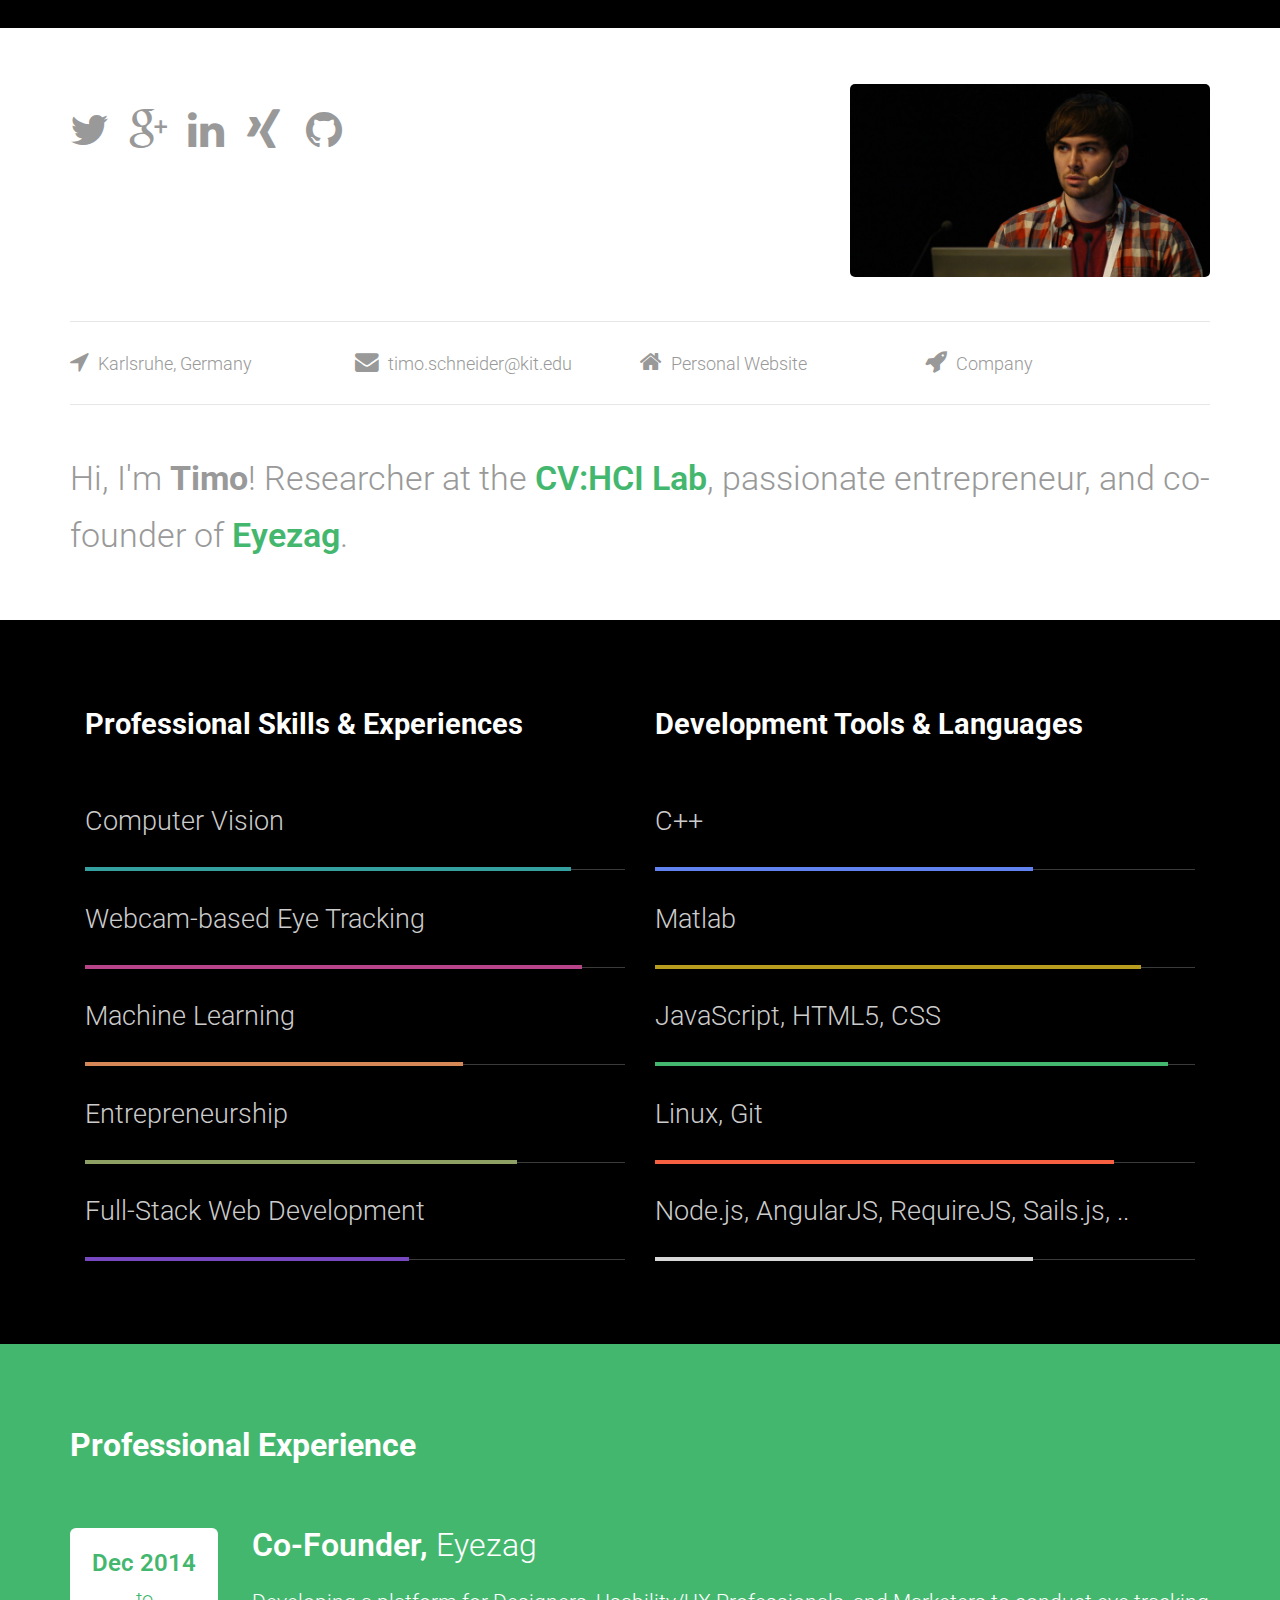
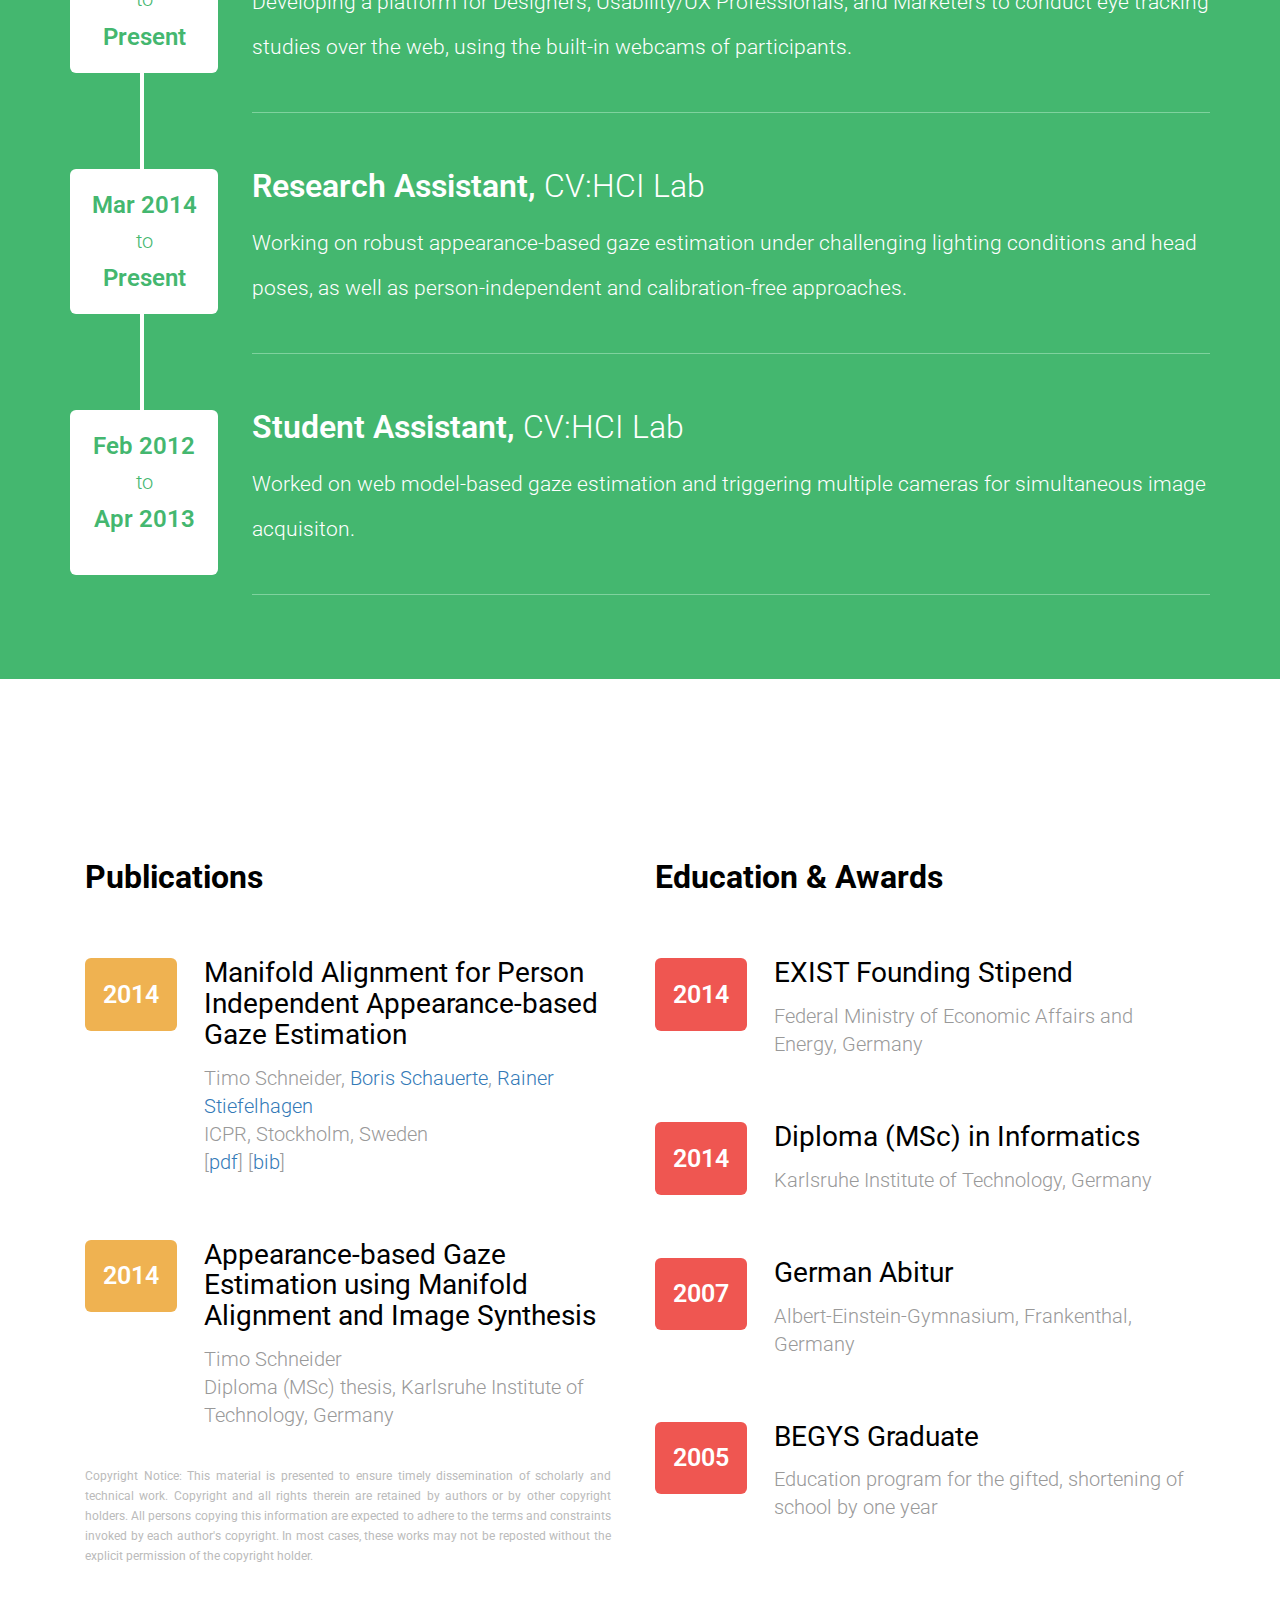
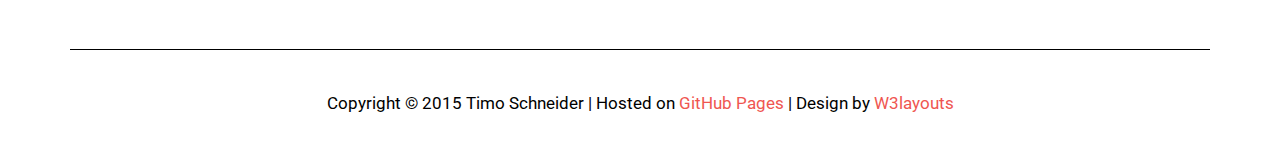
==== relaunch/index.html @ 7084ccd8 "added stub for relaunch" ====
<!--
Author: W3layouts
Author URL: http://w3layouts.com
License: Creative Commons Attribution 3.0 Unported
License URL: http://creativecommons.org/licenses/by/3.0/
-->
<!DOCTYPE html>
<html>
<head>
<title>Timo Schneider</title>
<link href="bower_components/bootstrap/dist/css/bootstrap.min.css" rel='stylesheet' type='text/css' />
<link href="bower_components/fontawesome/css/font-awesome.css" rel="stylesheet" type="text/css" media="all" />
<!-- Custom Theme files -->
<link href="css/style.css" rel="stylesheet" type="text/css" media="all" />
<!-- Custom Theme files -->
<meta name="viewport" content="width=device-width, initial-scale=1">
<meta http-equiv="Content-Type" content="text/html; charset=utf-8" />
<meta name="keywords" content="Privy Responsive web template, Bootstrap Web Templates, Flat Web Templates, Andriod Compatible web template, 
Smartphone Compatible web template, free webdesigns for Nokia, Samsung, LG, SonyErricsson, Motorola web design" />
<script type="application/x-javascript"> addEventListener("load", function() { setTimeout(hideURLbar, 0); }, false); function hideURLbar(){ window.scrollTo(0,1); } </script>
<!--webfont-->
<!--<link href='http://fonts.googleapis.com/css?family=Open+Sans:300italic,400italic,600italic,700italic,800italic,700,300,600,800,400' rel='stylesheet' type='text/css'>-->
<link href='http://fonts.googleapis.com/css?family=Roboto:400,400italic,500,700,500italic,700italic,900,300,300italic' rel='stylesheet' type='text/css'>
</head>
<body>
	<!-- header-section-starts -->
	<div class="top-strip">	
	</div>
	<div class="header" id="home">
		<div class="container">
			
			<div class="row">
				
				<div class="social-icons col-lg-8">
					<a href="https://twitter.com/tiiiiimo"><i class="fa fa-twitter"></i></a>
					<a href="https://plus.google.com/+TimoSchneider1"><i class="fa fa-google-plus"></i></a>
					<a href="https://de.linkedin.com/in/timoschneider1"><i class="fa fa-linkedin"></i></a>
					<a href="https://www.xing.com/profile/Timo_Schneider82"><i class="fa fa-xing"></i></a>
					<a href="https://github.com/tschneid"><i class="fa fa-github"></i></a>
					<!--<a href="#"><i class="linkedin"></i></a>-->
				</div>
				<div class="user col-lg-4" style="text-align:right;">
					<a href="index.html"><img class=" img-responsive pull-right" src="images/avatar3.jpg"></a>
					<!--<h1>Timo Schneider</h1>-->
				</div>
				<!--<div class="clearfix"></div>-->
			</div>
			
			<!--<div class="header-top">
				<div class="user">
					<a href="index.html"><img class="img-circle img-responsive pull-left" src="images/avatar.jpg"></a>
				</div>
				<div class="social-icons">
					<a href="https://twitter.com/tiiiiimo"><i class="fa fa-twitter"></i></a>
					<a href="https://plus.google.com/+TimoSchneider1"><i class="fa fa-google-plus"></i></a>
					<a href="https://de.linkedin.com/in/timoschneider1"><i class="fa fa-linkedin"></i></a>
					<a href="https://www.xing.com/profile/Timo_Schneider82"><i class="fa fa-xing"></i></a>
					<a href="https://github.com/tschneid"><i class="fa fa-github"></i></a>
				</div>
				<div class="clearfix"></div>
			</div>-->
			
			<div class="about_user">
				
				<div class="col col-lg-3 col-md-3 col-sm-6 col-xs-12" style="padding: 0.5em 0 0.5em 0;">
					<i class="fa fa-location-arrow"></i>
					<a href="https://www.google.de/maps/place/Karlsruhe">Karlsruhe, Germany</a>
				</div>
				<div class="col col-lg-3 col-md-3 col-sm-6 col-xs-12" style="padding: 0.5em 0 0.5em 0;">
					<i class="fa fa-envelope"></i>
					<a href="mailto:timo.schneider@kit.edu">timo.schneider@kit.edu</a>
				</div>
				<div class="col col-lg-3 col-md-3 col-sm-6 col-xs-12" style="padding: 0.5em 0 0.5em 0;">
					<i class="fa fa-home"></i>
					<a href="http://www.timoschneider.me">Personal Website</a>
				</div>
				<div class="col col-lg-3 col-md-3 col-sm-6 col-xs-12" style="padding: 0.5em 0 0.5em 0;">
					<i class="fa fa-rocket"></i>
					<a href="https://eyezag.de">Company</a>
				</div>
				<!--<div class="col col-lg-3 col-md-3 col-sm-3">
					<div class="social-icons">
					<a href="https://twitter.com/tiiiiimo"><i class="fa fa-twitter"></i></a>
					<a href="https://plus.google.com/+TimoSchneider1"><i class="fa fa-google-plus"></i></a>
					<a href="https://de.linkedin.com/in/timoschneider1"><i class="fa fa-linkedin"></i></a>
					<a href="https://www.xing.com/profile/Timo_Schneider82"><i class="fa fa-xing"></i></a>
					<a href="https://github.com/tschneid"><i class="fa fa-github"></i></a>
					</div>
				</div>-->
				
				<div class="clearfix" style="display:inline;"></div>
			</div>
			
		<div class="text">
			<p>Hi, I'm <strong>Timo</strong>! Researcher at the <a href="https://cvhci.anthropomatik.kit.edu/">CV:HCI Lab</a>, passionate entrepreneur, and co-founder of <a href="https://eyezag.de">Eyezag</a>.
			<!--A designer, blogger and entrepreneur. Founded online communities including <a href="#">thedesignwork </a>& <a href="#"> examplegallery</a>. Self-motivated and innovative individual with over 9 years of experience.-->
			</p>
		</div>
		</div>
	</div>
	<div class="content">
		<div class="top-grid">
			<div class="container">
				<div class="col-md-6 top-left-grid">
					<h3>Professional Skills & Experiences</h3>
					<p class="skill1">Computer Vision<label class="color1"></label></p>
					<p class="skill2">Webcam-based Eye Tracking<label class="color2"></label></p>
					<p class="skill3">Machine Learning<label class="color3"></label></p>
					<p class="skill4">Entrepreneurship<label class="color4"></label></p>					
					<p class="skill5">Full-Stack Web Development<label class="color5"></label></p>
				</div>
				<div class="col-md-6 top-right-grid">
					<h3>Development Tools & Languages</h3>
					<p class="skill6">C++<label class="color6"></label></p>
					<p class="skill7">Matlab<label class="color7"></label></p>
					<p class="skill8">JavaScript, HTML5, CSS<label class="color8"></label></p>
					<p class="skill9">Linux, Git<label class="color9"></label></p>
					<p class="skill10">Node.js, AngularJS, RequireJS, Sails.js, ..<label class="color10"></label></p>
				</div>
				<div class="clearfix"></div>
			</div>
		</div>
		<div class="middle-grid">
			<div class="container">
				<h3>Professional Experience</h3>
				<div class="middle-section-grid">
					<div class="date text-center">
						<h5>Dec 2014</h5>
						<p>to</p>
						<h5>Present</h5>
						<label class="span1"></label>
					</div>
					<div class="event">
						<h4>Co-Founder, <span> Eyezag</span></h4>
						<p>Developing a platform for Designers, Usability/UX Professionals, and Marketers to conduct eye tracking studies over the web, using the built-in webcams of participants.</p>
					</div>
					<div class="clearfix"></div>
				</div>
				<div class="middle-section-grid">
					<div class="date text-center">
						<h5>Mar 2014</h5>
						<p>to</p>
						<h5>Present</h5>
						<label class="span2"></label>
					</div>
					<div class="event">
						<h4>Research Assistant, <span> CV:HCI Lab</span></h4>
						<p>Working on robust appearance-based gaze estimation under challenging lighting conditions and head poses,
							as well as person-independent and calibration-free approaches.</p>
					</div>
					<div class="clearfix"></div>
				</div>
				<div class="middle-section-grid">
					<div class="date text-center">
						<h5>Feb 2012</h5>
						<p>to</p>
						<h5>Apr 2013</h5>
						<label class="span_66"></label>
					</div>
					<div class="event">
						<h4>Student Assistant, <span> CV:HCI Lab</span></h4>
						<p>Worked on web model-based gaze estimation and triggering multiple cameras for simultaneous image acquisiton.</p>
					</div>
					<div class="clearfix"></div>
				</div>
				<!--<div class="middle-section-grid">
					<div class="date text-center">
						<h5>Nov 2007</h5>
						<p>to</p>
						<h5>Aug 2006</h5>
						<label class="span4"></label>
					</div>
					<div class="event">
						<h4>Sr. Graphic Designer, <span>  e-commerce 123</span></h4>
						<p>Transformed complex, high quality PSD designs into hand-coded standards compliant with CSS/XHTML. Worked directly with clients to update and maintain their websites.</p>
					</div>
					<div class="clearfix"></div>
				</div>
				<div class="middle-section-grid">
					<div class="date text-center">
						<h5>Aug 2006</h5>
						<p>to</p>
						<h5>Mar 2004</h5>
					</div>
					<div class="event span_66">
						<h4>Graphic Designer, <span>  Acacia Creations</span></h4>
						<p>Worked on corporate identity, flash animated & HTML based web design & development.</p>
					</div>
					<div class="clearfix"></div>
				</div>-->
			</div>
		</div>
		<div class="container">
			<div class="bottom-grid">
				
				<div class="col-md-6 bottom-grid-left">
					<h3>Publications</h3>
					
					<div class="grids">
						<div class="year year2 text-center">
							<h5>2014</h5>
						</div>
						<div class="qualification">
							<h4>Manifold Alignment for Person Independent Appearance-based Gaze Estimation</h4>
							<p>Timo Schneider, <a href="http://schauerte.me">Boris Schauerte</a>, <a href="http://cvhci.anthropomatik.kit.edu/~stiefel">Rainer Stiefelhagen</a></p>
							<p>ICPR, Stockholm, Sweden</p>
							<p>[<a type="button" class="publication button" href="https://cvhci.anthropomatik.kit.edu/~tschneid/pdf/schneider2014manifold.pdf">pdf</a>]
						       [<a type="button" class="publication button" href="https://cvhci.anthropomatik.kit.edu/~tschneid/bibtex/schneider2014manifold.bib">bib</a>]</p>
						</div>
						<div class="clearfix"></div>
					</div>
					<div class="grids">
						<div class="year year2 text-center">
							<h5>2014</h5>
						</div>
						<div class="qualification">
							<h4>Appearance-based Gaze Estimation using Manifold Alignment and Image Synthesis</h4>
							<p>Timo Schneider</p>
							<p>Diploma (MSc) thesis, Karlsruhe Institute of Technology, Germany</p>
						</div>
						<div class="clearfix"></div>
					</div>
					<div style="color: #bbb; text-align: justify; padding: 2.5em 1em 0 0;">
						<small>
						Copyright Notice: This material is presented to ensure timely dissemination of scholarly and technical work. Copyright and all rights therein are retained by authors or by other copyright holders. All persons copying this information are expected to adhere to the terms and constraints invoked by each author's copyright. In most cases, these works may not be reposted without the explicit permission of the copyright holder.
						</small>
					</div>
					
				</div>
				
				<div class="col-md-6 bottom-grid-right">
					<h3>Education & Awards</h3>
					<div class="grids">
						<div class="year text-center">
							<h5>2014</h5>
						</div>
						<div class="qualification">
							<h4>EXIST Founding Stipend</h4>
							<!--<p>Bundesministerium für Wirtschaft und Energie</p>-->
							<p>Federal Ministry of Economic Affairs and Energy, Germany</p>
						</div>
						<div class="clearfix"></div>
					</div>
					<div class="grids">
						<div class="year text-center">
							<h5>2014</h5>
						</div>
						<div class="qualification">
							<h4>Diploma (MSc) in Informatics</h4>
							<p>Karlsruhe Institute of Technology, Germany</p>
						</div>
						<div class="clearfix"></div>
					</div>
					<div class="grids">
						<div class="year text-center">
							<h5>2007</h5>
						</div>
						<div class="qualification">
							<h4>German Abitur</h4>
							<p>Albert-Einstein-Gymnasium, Frankenthal, Germany</p>
						</div>
						<div class="clearfix"></div>
					</div>
					<div class="grids">
						<div class="year text-center">
							<h5>2005</h5>
						</div>
						<div class="qualification">
							<h4>BEGYS Graduate</h4>
							<p>Education program for the gifted, shortening of school by one year</p>
						</div>
						<div class="clearfix"></div>
					</div>
				</div>
				
				<div class="clearfix"></div>
			</div>
		</div>
	</div>
	<div class="footer">
		<div class="container">
			<div class="copyrights text-center">
				<p>Copyright &copy; 2015 Timo Schneider | Hosted on <a href="https://pages.github.com/">GitHub Pages</a> | Design by <a href="http://w3layouts.com">  W3layouts</a></p>
			</div>
		</div>
	</div>
</body>
</html>
---- relaunch/css/style.css ----
body{
	padding:0;
	margin:0;
	font-family: 'Roboto', sans-serif;
	background:#fff;
}
body a{
    transition:0.5s all;
	-webkit-transition:0.5s all;
	-moz-transition:0.5s all;
	-o-transition:0.5s all;
	-ms-transition:0.5s all;
}
input[type="button"],input[type="submit"]{
	transition:0.5s all;
	-webkit-transition:0.5s all;
	-moz-transition:0.5s all;
	-o-transition:0.5s all;
	-ms-transition:0.5s all;
}
h1,h2,h3,h4,h5,h6{
	margin:0;			   
}	
p{
	margin:0;
}
ul{
	margin:0;
	padding:0;
}
label{
	margin:0;
}
/*-----start-header----*/
.top-strip {
	background:#000;
	padding:1em;
}
.header{
	padding:4em 0;
}
.user {
	/*float:left;*/
}
.user a {
	display:block;
}

.user img {
	border-radius: 5px;
}

.social-icons {
	/*float:right;*/
	margin-top: 1.8em;
}
.social-icons i.fa {
	width: 48px;
	height: 48px;
	/*display: inline-block;*/
	margin-right: 8px;
	font-size: 3em;
	color: #999;
	transition:0.5s all;
	-webkit-transition:0.5s all;
	-moz-transition:0.5s all;
	-o-transition:0.5s all;
	-ms-transition:0.5s all;
}
.social-icons i.fa:hover {
	color: #ef5651;
	transition:0.5s all;
	-webkit-transition:0.5s all;
	-moz-transition:0.5s all;
	-o-transition:0.5s all;
	-ms-transition:0.5s all;
}


.about_user i.fa {
	font-size: 1.3em;
	margin-right: 5px;
	color: #999;
}

.about_user {
	padding:1.5em 0;
	margin:4em 0;
	border-top:1px solid #E6E6E6;
	border-bottom:1px solid #E6E6E6;
}

.about_user div {
	display:inline-block;
	color:#999999;
	font-size:1.4em;
	font-weight:300;
	white-space: nowrap;
}
.about_user div a {
	color:#999999;
	font-weight:300;
	text-decoration:none;
}
.about_user div a:hover {
	color:#44b76f;
}

.text p {
	color:#999999;
	font-size:2.6em;
	font-weight:300;
	line-height:1.8em;
}
.text p  a {
	color:#44b76f;
	font-weight:600;
	text-decoration:none;
}
.top-grid {
	padding:0 0 6em 0;
	background:#000000
}
.top-grid h3 {
	padding-top: 3em;
	color:#fff;
	font-size:2.1em;
	font-weight:700;
	margin-bottom:1.1em;
}
.top-grid p {
	color:#cccccc;
	font-size:1.9em;
	font-weight:300;
	padding:1.1em 0;
	border-bottom:1px solid #3b3b3b;
}
.top-left-grid p.skill1,.top-left-grid p.skill2,.top-left-grid p.skill3,.top-left-grid p.skill4,.top-left-grid p.skill5,
.top-right-grid p.skill6,.top-right-grid p.skill7,.top-right-grid p.skill8,.top-right-grid p.skill9,.top-right-grid p.skill10{
	position:relative;
}
.top-left-grid .top-right-grid{
	padding:0 30px 0 30px;
}

.top-left-grid label.color1 {
	width: 90%;
	height: 4px;
	background:#34a09f;
	position:absolute;
	bottom: -2px;
	left: 0;
}
.top-left-grid label.color2 {
	width: 92%;
	height: 4px;
	background:#b74488;
	position:absolute;
	bottom: -2px;
	left: 0;
}
.top-left-grid label.color3 {
	width: 70%;
	height: 4px;
	background:#d58855;
	position:absolute;
	bottom: -2px;
	left: 0;
}
.top-left-grid label.color4 {
	width: 80%;
	height: 4px;
	background:#8fa065;
	position:absolute;
	bottom: -2px;
	left: 0;
}
.top-left-grid label.color5 {
	width: 60%;
	height: 4px;
	background:#7848c0;
	position:absolute;
	bottom: -2px;
	left: 0;
}
.top-right-grid label.color6 {
	width: 70%;
	height: 4px;
	background:#6083f0;
	position:absolute;
	bottom: -2px;
	left: 0;
}
.top-right-grid label.color7 {
	width:90%;
	height: 4px;
	background:#b79c20;
	position:absolute;
	bottom: -2px;
	left: 0;
}
.top-right-grid label.color8 {
	width: 95%;
	height: 4px;
	background:#44b76f;
	position:absolute;
	bottom: -2px;
	left: 0;
}
.top-right-grid label.color9 {
	width:85%;
	height: 4px;
	background:#f76040;
	position:absolute;
	bottom: -2px;
	left: 0;
}
.top-right-grid label.color10 {
	width: 70%;
	height: 4px;
	background:#d8d8d8;
	position:absolute;
	bottom: -2px;
	left: 0;
}
.middle-grid {
	padding:6em 0;
	background:#44b76f;
}
.middle-grid h3 {
	color:#fff;
	font-size:2.3em;
	font-weight:700;
	margin-bottom:2em;	
}
.date {
	float:left;
	width:13%;
	margin-right:3%;
	background:#fff;
	border-radius: 6px;
	-webkit-border-radius: 6px;
	-moz-border-radius: 6px;
	-o-border-radius: 6px;
	-ms-border-radius: 6px;	
	padding:1.6em 0;
	position:relative;	
}
label.span1 {
	width: 4px;
	height: 100px;
	background: #fff;
	position: absolute;
	top: 141px;
	left: 70px;
}
label.span2 {
	width: 4px;
	height: 160px;
	background: #fff;
	position: absolute;
	top: 140px;
	left: 70px;
}
label.span3 {
	width: 4px;
	height: 100px;
	background: #fff;
	position: absolute;
	top: 141px;
	left: 70px;
}
label.span4 {
	width: 4px;
	height: 100px;
	background: #fff;
	position: absolute;
	top: 141px;
	left: 70px;
}
.event {
	float:left;
	width:84%;
	border-bottom: 1px solid #7fd29e;	
	padding-bottom: 3em;
}
.date h5 {
	color:#44b76f;
	font-size:1.7em;
	font-weight:600;
}
.date p {
	color:#44b76f;
	font-size:1.4em;
	font-weight:300;
	margin:0.5em ;
}
.event h4 {
	color:#fff;
	font-size:2.3em;
	font-weight:600;
	margin-bottom:0.5em;
}
.event h4 span {
	font-weight:300;	
}
.event p {
	color:#fff;
	font-size:1.47em;
	font-weight:300;
	line-height:2.2em;
}
.middle-section-grid {
	margin-top: 4em;
}
.span_66{
	border:none;
}
.bottom-grid {
	padding:0 0 5em 0;
	border-bottom:1px solid #000;
}
.bottom-grid h3 {
	padding-top: 3em;
	color: #000;
	font-size: 2.3em;
	font-weight: 700;
	margin-bottom: 0.5em;
}

.year{
	float:left;
	width:17%;
	margin-right:5%;
	background:#ef5651;
	border-radius: 6px;
	-webkit-border-radius: 6px;
	-moz-border-radius: 6px;
	-o-border-radius: 6px;
	-ms-border-radius: 6px;	
	padding:1.6em 0;
}
.year2{
	background:#efb251;
}
.year h5 {
	color:#fff;
	font-size:1.8em;
	font-weight:600;
}
.qualification{
	float:left;
	width:77%;
}
.qualification h4 {
	color:#000000;
	font-size:2em;
	font-weight:400;
	margin-bottom:0.5em;
}
.qualification p {
	color:#999999;
	font-size:1.4em;
	font-weight:300;
}
.grids{
	margin-top:4.5em;
}
.footer{
	padding:3em 0;
}
.copyrights p {
	color: #000;
	font-size: 1.2em;
	font-weight: 400;
}
.copyrights p a {
	color: #ef5651;
}



/*-- responsive-design starts-here --*/

@media screen and (max-width: 1366px) {
	.about_user {
		padding: 1.3em 0;
		margin: 3.2em 0;
	}
	.text p {
		font-size: 2.5em;
	}
	.header {
		padding: 4em 0;
	}
}
@media screen and (max-width: 1280px) {
	.bottom-grid {
		padding: 6em 0;
	}
	.about_user div {
		font-size: 1.3em;
	}
	.text p {
		font-size: 2.4em;
		line-height: 1.7em;
	}
}
@media screen and (max-width: 1024px) {
	i.love,i.location,i.msg,i.sites {
		margin-right: 1px;
	}
	.about_user div {
		font-size: 1.2em;
	}
	.social-icons {
		margin-top: 1.5em;
	}
	.social-icons i.fa {
		font-size: 2.4em;	
	}
	.about_user {	
		padding: 1em 0;
		margin: 3em 0;
	}
	.text p {
		font-size: 2.2em;
		line-height: 1.6em;
	}
	.header {
		padding: 3em 0 3.5em 0;
	}
	.top-grid h3 {
		font-size: 1.85em;
		margin-bottom: 0.85em;
	}
	.top-grid p {
		font-size: 1.7em;
		padding: 1em 0;
	}
	.top-grid {
		padding: 5em 0;
	}
	.middle-grid {
		padding: 5em 0;
	}
	.date h5 {
		font-size: 1.6em;
	}		
	.event h4 {
		font-size: 2.1em;
		margin-bottom: 0.4em;
	}
	.event p {
		font-size: 1.3em;
		line-height: 2em;
	}
	.date {
		padding: 1.4em 0.2em;
	}
	label.span1 {
		width: 4px;
		height: 115px;
		top: 145px;
		left: 58px;
	}
	label.span2 {
		width: 4px;
		height: 100px;
		top: 155px;
		left: 58px;
	}
	label.span3 {
		top: 133px;
		left: 58px;
	}
	label.span4 {
		top: 131px;
		left: 58px;
	}
	.bottom-grid {
		padding: 5em 0;
	}
	.grids {
		margin-top: 3.5em;
	}
	.qualification h4 {
		font-size: 1.85em;
	}
	.qualification p {
		font-size: 1.16em;
	}
	.about_user {
		padding: 1em 0;
		margin: 2.5em 0;
	}
}
@media screen and (max-width: 800px) {
	.footer {
		padding: 2em 0;
	}
	.bottom-grid h3 {
		margin-bottom: 1em;
	}
	.bottom-grid-right {
		padding: 0 15px;
		margin-top:3em;
	}
	.bottom-grid-left {
		padding:0 15px;
	}
	.bottom-grid {
		padding: 4em 0;
	}
	.qualification p {
		font-size: 1.35em;
	}
	.date {
		width: 16%;
	}
	.event {
		width: 81%;
		padding-bottom: 2em;
	}
	.middle-grid {
		padding: 4em 0;
	}
	.middle-section-grid {
		margin-top: 3em;
	}
	.event p {
		font-size: 1.2em;
		line-height: 1.8em;
	}
	.event h4 {
		font-size: 1.9em;
	}
	.date h5 {
		font-size: 1.5em;
	}
	.date p {
		font-size: 1.35em;
		margin: 0.4em 0;
	}
	label.span1 {
		top: 118px;
	}
	label.span2 {
		top: 119px;
	}
	label.span3 {
		top: 100px;
	}
	label.span4 {
		top: 110px;
	}
	.top-right-grid {
		padding:0 15px;
		margin-top:4em;
	}
	.top-left-grid {
		padding:0 15px;
	}
	.top-grid h3 {
		font-size: 1.9em;
		margin-bottom: 0.5em;
	}
	.top-grid {
		padding: 4em 0;
	}
	.text p {
		font-size: 1.6em;
	}
	.social-icons i {
		margin-right: 2px;
	}
	.social-icons i.fa {
		font-size: 1.8em;	
	}
	.about_user ul.sites {
		display: none;
	}
	.about_user div {
		font-size: 1.1em;
	}
	.about_user ul.place {
		width: 24%;
	}
	.about_user ul.status {
		width: 17%;
	}
	.about_user ul.message {
		width: 33%;
	}
	.about_user ul.call {
		width: 26%;
	}
	.about_user {
		padding: 0.8em 0;
		margin: 1.8em 0;
	}
}
@media screen and (max-width: 768px) {
	.middle-grid h3 {
		margin-bottom: 1.5em;
	}
	.header {
		padding: 2em 0 2.5em 0;
	}
	.social-icons {
		margin-top: 1.3em;
	}
	.social-icons i.fa {
		font-size: 1.8em;	
	}
	.event h4 {
		font-size: 1.8em;
	}
	.top-grid p {
		font-size: 1.6em;
	}
}
@media screen and (max-width: 640px) {
	.top-strip {
		padding: 0.8em;
	}
	.top-grid h3 {
		font-size: 1.7em;
		margin-bottom: 0.4em;
	}
	.top-grid p {
		font-size: 1.5em;
		padding: 0.9em 0;
	}
	.middle-grid {
		padding: 3em 0;
	}
	.middle-grid h3 {
		margin-bottom: 1em;
		font-size: 2em;
	}	
	.event h4 {
		font-size: 1.5em;
	}		
	.event p {
		font-size: 1.1em;
		line-height: 1.6em;
	}
	.date h5 {
		font-size: 1.3em;
	}
	.date p {
		font-size: 1.2em;
		margin: 0.2em 0;
	}
	.date {
		padding: 1.2em 0;
	}
	label.span1 {
		top: 110px;
		left: 45px;
	}
	label.span2 {
		top: 115px;
		left: 45px;
	}
	label.span3 {
		top: 85px;
		left: 45px;
	}
	label.span4 {
		top: 83px;
		left: 45px;
	}
	.grids {
		margin-top: 3em;
	}
	
	.text p {
		font-size: 1.35em;
	}
	
	.about_user ul.status {
		display: none;
	}
	.about_user ul.place {
		width: 30%;
	}
	.about_user ul.message {
		width: 40%;
	}
	.about_user ul.call {
		width: 30%;
	}
	.about_user {
		padding: 0.6em 0;
		margin: 1.5em 0;
	}
}
@media screen and (max-width: 480px) {
	.social-icons i {
		margin-right: 0px;
	}
	.social-icons {
		margin-top: 1em;
	}
	.about_user ul.call {
		display: none;
	}
	.about_user ul.place {
		width: 33%;
	}
	.about_user ul.message {
		width: 45%;
	}
	.about_user ul.status {
		display: block;
		width: 22%;
	}
	.about_user div {
		font-size: 1em;
	}

	.text p {
		font-size: 1.15em;
	}
	.top-grid h3 {
		font-size: 1.6em;
		margin-bottom: 0.3em;
	}
	.top-grid {
		padding: 3em 0;
	}
	.top-grid p {
		font-size: 1.35em;
		padding: 0.8em 0;
	}
	.top-left-grid,.top-right-grid {
		padding: 0;
	}
	.top-right-grid {
		margin-top: 3em;
	}
	.copyrights p {
		font-size: 1em;
		font-size: 1em;
	}
	.footer {
		padding: 1.5em 0;
	}
	.year h5 {
		font-size: 1.5em;	
	}
	.qualification h4 {
		font-size: 1.5em;
	}
	.qualification p {
		font-size: 1.2em;
	}
	.grids {
		margin-top: 2em;
	}
	.bottom-grid {
		padding: 3em 0;
	}
	.year {
		padding: 1.2em 0;
	}
	.date {
		width: 18%;
	}
	.event {
		width: 79%;
		padding-bottom: 1.8em;
	}
	.date h5 {
		font-size: 1.05em;
	}
	.date p {
		font-size: 1em;
		margin: 0.15em 0;
	}
	.event p {
		font-size: 1em;
		height: 68px;
		overflow:hidden;
	}
	.middle-section-grid {
		margin-top: 2.2em;
	}
	.middle-grid {
		padding: 2.5em 0;
	}
	.event h4 {
		font-size: 1.35em;
	}
	.bottom-grid-left,.bottom-grid-right {
		padding: 0;
	}
}
@media screen and (max-width: 320px) {
	.top-strip {
		padding: 0.5em;
	}
	.qualification h4 {
		font-size: 1.15em;
	}
	.year h5 {
		font-size: 1.2em;
	}
	.year {
		margin-right: 4%;
		padding: 0.9em 0;
	}
	.qualification {
		width: 78%;
	}
	.qualification p {
		font-size: 1em;
	}
	.grids {
		margin-top: 1.5em;
	}
	.bottom-grid h3 {
		margin-bottom: 0.2em;
		font-size: 2.1em;
	}
	.footer {
		padding: 1.2em 0;
	}
	.bottom-grid {
		padding: 2em 0;
	}
	.date {
		width: 26%;
		margin-right:3%;
		padding: 1em 0;
	}
	.event {
		width: 71%;
		padding-bottom: 1.5em;
	}
	.middle-grid h3 {
		margin-bottom: 0em;
		font-size: 1.6em;
	}
	.event h4 {
		font-size: 1.2em;
	}
	.event p {
		font-size: 0.95em;
		height: 62px;
	}
	.date h5 {
		font-size: 1em;
	}
	.event h4 span {
		display: none;
	}
	label.span4 {
		top: 78px;
		left: 37px;
		width: 3px;
	}
	label.span3 {
		top: 77px;
		left: 37px;
		width: 3px;
	}
	label.span2 {
		top: 75px;
		left: 37px;
		width: 3px;
	}
	label.span1 {
		top: 78px;
		left: 37px;
		width: 3px;
	}
	.middle-section-grid {
		margin-top: 2em;
	}
	.middle-grid {
		padding: 2em 0;
	}
	.top-grid h3 {
		font-size: 1.2em;
		margin-bottom: 0.6em;
	}
	.top-grid p {
		font-size: 1.15em;
		padding: 0.7em 0;
	}
	.about_user ul.message,.about_user ul.status,.about_user ul.place,.about_user ul.call,.about_user ul.wsbsite {
		width: 100%;
		display:block;
		margin:7px 0;
	}
	.text p {
		font-size: 1em;
	}

	.user {
		width:50%;
	}
	.social-icons {
		margin-top: 0.8em;
	}
	.social-icons i.fa {
		width: 32px;
		height: 32px;
		font-size:1.4em;	
	}
	i.dribble,i.skype {
		display:none;
	}
	.header {
		padding: 1.8em 0 2em 0;
	}
	.about_user {
		padding: 0.2em 0;
		margin: 1.2em 0;
	}
}
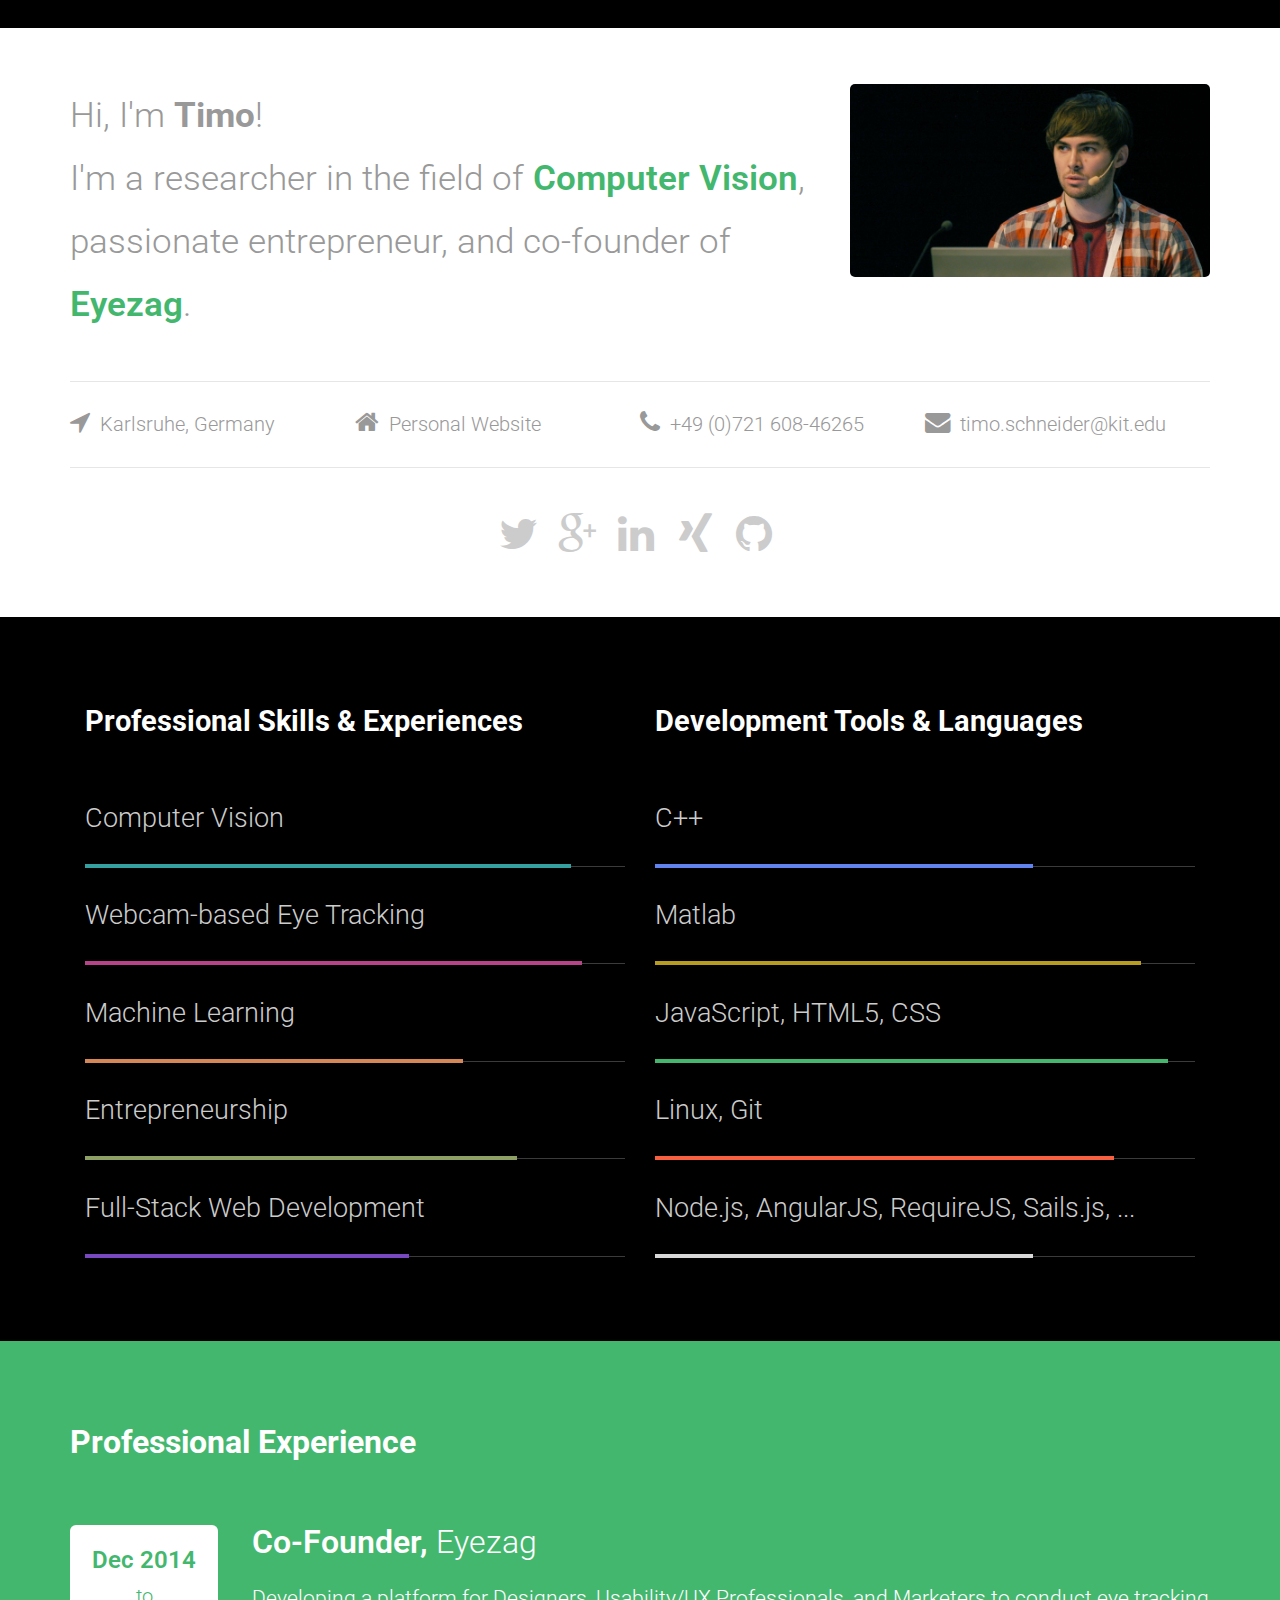
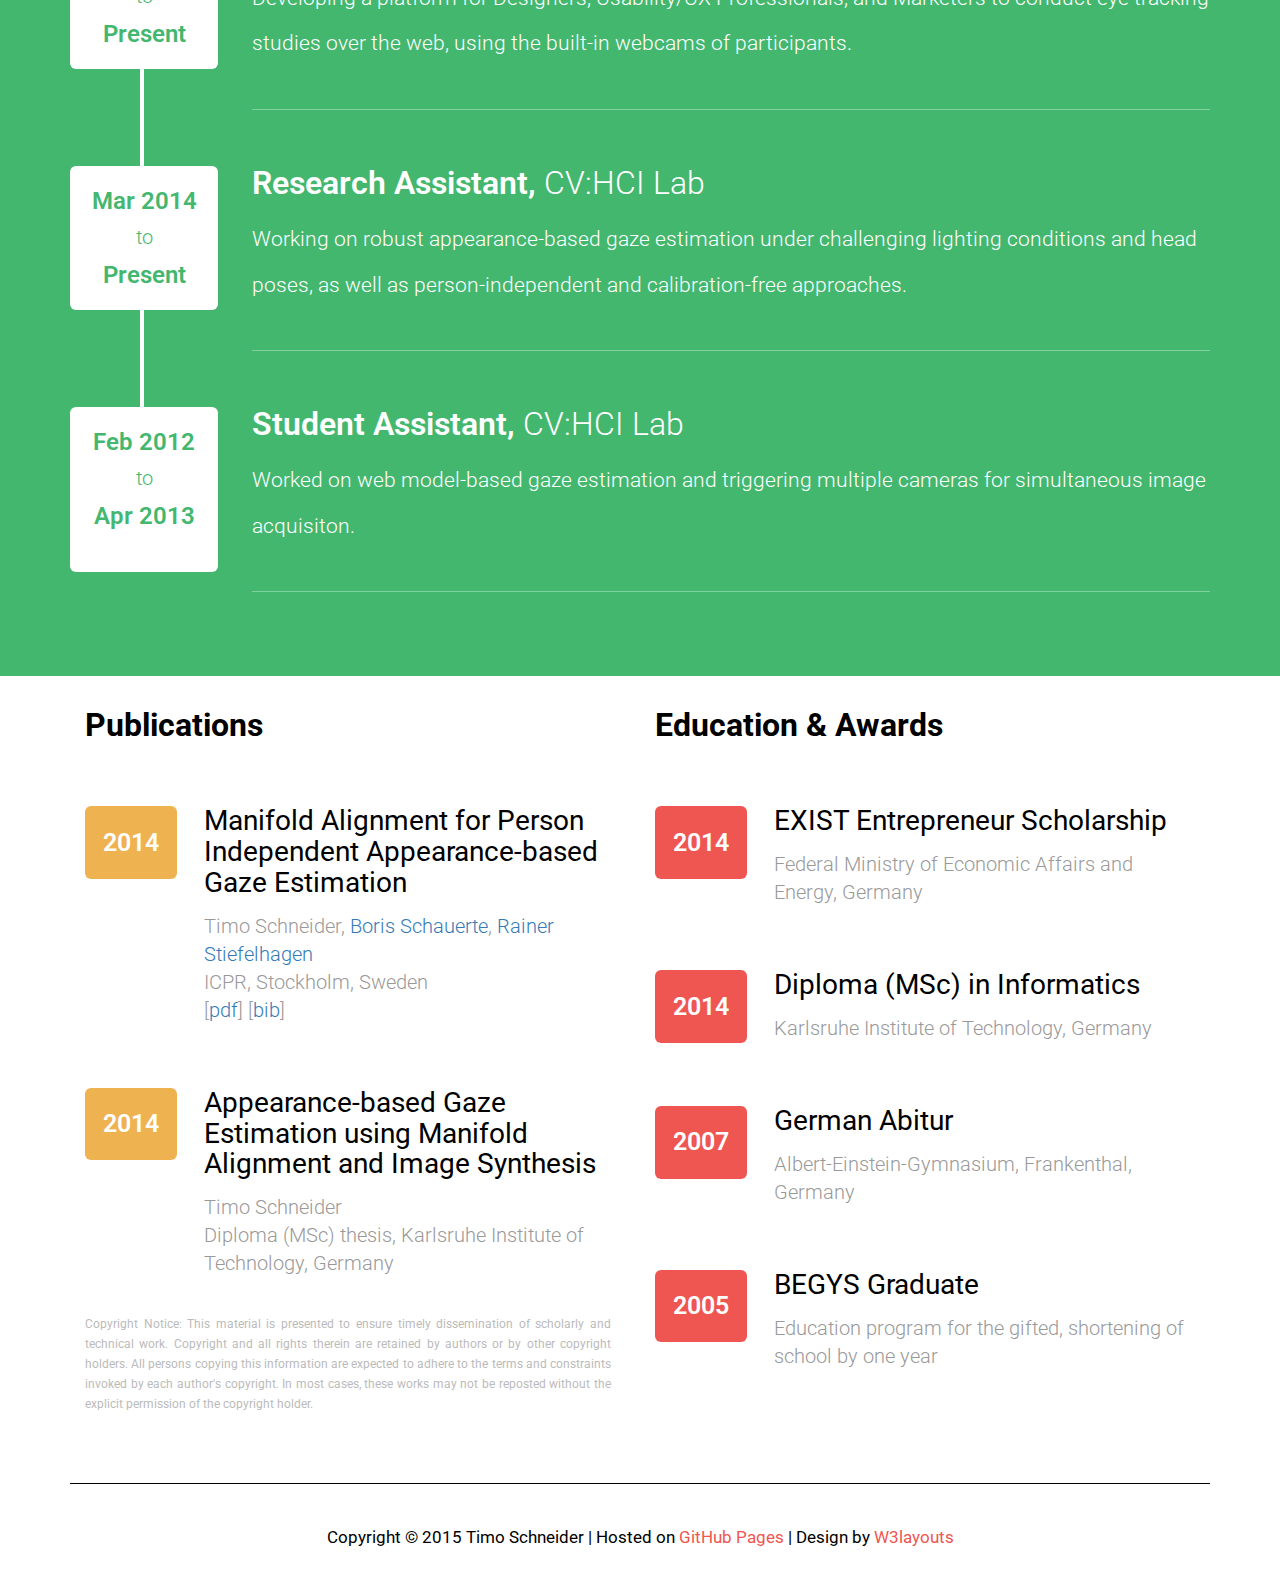
==== commit 805442e0: "new revision, some style changes" ====
--- a/relaunch/index.html
+++ b/relaunch/index.html
@@ -1,13 +1,17 @@
+
 <!--
-Author: W3layouts
-Author URL: http://w3layouts.com
+Author: Timo Schneider
+
+Credit where credit is due:
+Design by: W3layouts (http://w3layouts.com)
 License: Creative Commons Attribution 3.0 Unported
 License URL: http://creativecommons.org/licenses/by/3.0/
 -->
+
 <!DOCTYPE html>
 <html>
 <head>
-<title>Timo Schneider</title>
+<title>Timo Schneider | Entrepreneur &amp; Researcher</title>
 <link href="bower_components/bootstrap/dist/css/bootstrap.min.css" rel='stylesheet' type='text/css' />
 <link href="bower_components/fontawesome/css/font-awesome.css" rel="stylesheet" type="text/css" media="all" />
 <!-- Custom Theme files -->
@@ -19,7 +23,6 @@
 Smartphone Compatible web template, free webdesigns for Nokia, Samsung, LG, SonyErricsson, Motorola web design" />
 <script type="application/x-javascript"> addEventListener("load", function() { setTimeout(hideURLbar, 0); }, false); function hideURLbar(){ window.scrollTo(0,1); } </script>
 <!--webfont-->
-<!--<link href='http://fonts.googleapis.com/css?family=Open+Sans:300italic,400italic,600italic,700italic,800italic,700,300,600,800,400' rel='stylesheet' type='text/css'>-->
 <link href='http://fonts.googleapis.com/css?family=Roboto:400,400italic,500,700,500italic,700italic,900,300,300italic' rel='stylesheet' type='text/css'>
 </head>
 <body>
@@ -31,78 +34,59 @@
 			
 			<div class="row">
 				
-				<div class="social-icons col-lg-8">
+				<div class="text col-lg-8">
+					<p>Hi, I'm <strong>Timo</strong>! </p><p>
+					I'm a researcher in the field of <a href="https://cvhci.anthropomatik.kit.edu/">Computer Vision</a>, passionate entrepreneur, and co-founder of <a href="https://eyezag.de">Eyezag</a>.
+					</p>
+				</div>
+				
+				<div class="user col-lg-4 col-xs-12" style="text-align:right;">
+					<a href="index.html"><img class=" img-responsive pull-right" src="images/avatar3.jpg"></a>
+					<!--<h1>Timo Schneider</h1>-->
+				</div>
+				<!--<div class="clearfix"></div>-->
+			</div>
+			
+			<div class="about_user">
+				
+				<div class="col col-lg-3 col-md-3 col-sm-6 col-xs-12" style="padding: 0.5em 0 0.5em 0;">
+					<i class="fa fa-location-arrow"></i>
+					<a href="https://www.google.de/maps/place/Karlsruhe">Karlsruhe, Germany</a>
+				</div>
+				
+				<div class="col col-lg-3 col-md-3 col-sm-6 col-xs-12" style="padding: 0.5em 0 0.5em 0;">
+					<i class="fa fa-home"></i>
+					<a href="http://www.timoschneider.me">Personal Website</a>
+				</div>
+				<div class="col col-lg-3 col-md-3 col-sm-6 col-xs-12" style="padding: 0.5em 0 0.5em 0;">
+					<i class="fa fa-phone"></i>
+					<a href="tel:+4972160846265">+49 (0)721 608-46265</a>
+				</div>
+				
+				<div class="col col-lg-3 col-md-3 col-sm-6 col-xs-12" style="padding: 0.5em 0 0.5em 0;">
+					<i class="fa fa-envelope"></i>
+					<a href="mailto:timo.schneider@kit.edu">timo.schneider@kit.edu</a>
+				</div>
+				
+				
+				<div class="clearfix" style="display:inline;"></div>
+			</div>
+				<div class="social-icons row" style="text-align: center;">
 					<a href="https://twitter.com/tiiiiimo"><i class="fa fa-twitter"></i></a>
 					<a href="https://plus.google.com/+TimoSchneider1"><i class="fa fa-google-plus"></i></a>
 					<a href="https://de.linkedin.com/in/timoschneider1"><i class="fa fa-linkedin"></i></a>
 					<a href="https://www.xing.com/profile/Timo_Schneider82"><i class="fa fa-xing"></i></a>
 					<a href="https://github.com/tschneid"><i class="fa fa-github"></i></a>
-					<!--<a href="#"><i class="linkedin"></i></a>-->
-				</div>
-				<div class="user col-lg-4" style="text-align:right;">
-					<a href="index.html"><img class=" img-responsive pull-right" src="images/avatar3.jpg"></a>
-					<!--<h1>Timo Schneider</h1>-->
-				</div>
-				<!--<div class="clearfix"></div>-->
-			</div>
+				</div>
 			
-			<!--<div class="header-top">
-				<div class="user">
-					<a href="index.html"><img class="img-circle img-responsive pull-left" src="images/avatar.jpg"></a>
-				</div>
-				<div class="social-icons">
-					<a href="https://twitter.com/tiiiiimo"><i class="fa fa-twitter"></i></a>
-					<a href="https://plus.google.com/+TimoSchneider1"><i class="fa fa-google-plus"></i></a>
-					<a href="https://de.linkedin.com/in/timoschneider1"><i class="fa fa-linkedin"></i></a>
-					<a href="https://www.xing.com/profile/Timo_Schneider82"><i class="fa fa-xing"></i></a>
-					<a href="https://github.com/tschneid"><i class="fa fa-github"></i></a>
-				</div>
-				<div class="clearfix"></div>
-			</div>-->
-			
-			<div class="about_user">
-				
-				<div class="col col-lg-3 col-md-3 col-sm-6 col-xs-12" style="padding: 0.5em 0 0.5em 0;">
-					<i class="fa fa-location-arrow"></i>
-					<a href="https://www.google.de/maps/place/Karlsruhe">Karlsruhe, Germany</a>
-				</div>
-				<div class="col col-lg-3 col-md-3 col-sm-6 col-xs-12" style="padding: 0.5em 0 0.5em 0;">
-					<i class="fa fa-envelope"></i>
-					<a href="mailto:timo.schneider@kit.edu">timo.schneider@kit.edu</a>
-				</div>
-				<div class="col col-lg-3 col-md-3 col-sm-6 col-xs-12" style="padding: 0.5em 0 0.5em 0;">
-					<i class="fa fa-home"></i>
-					<a href="http://www.timoschneider.me">Personal Website</a>
-				</div>
-				<div class="col col-lg-3 col-md-3 col-sm-6 col-xs-12" style="padding: 0.5em 0 0.5em 0;">
-					<i class="fa fa-rocket"></i>
-					<a href="https://eyezag.de">Company</a>
-				</div>
-				<!--<div class="col col-lg-3 col-md-3 col-sm-3">
-					<div class="social-icons">
-					<a href="https://twitter.com/tiiiiimo"><i class="fa fa-twitter"></i></a>
-					<a href="https://plus.google.com/+TimoSchneider1"><i class="fa fa-google-plus"></i></a>
-					<a href="https://de.linkedin.com/in/timoschneider1"><i class="fa fa-linkedin"></i></a>
-					<a href="https://www.xing.com/profile/Timo_Schneider82"><i class="fa fa-xing"></i></a>
-					<a href="https://github.com/tschneid"><i class="fa fa-github"></i></a>
-					</div>
-				</div>-->
-				
-				<div class="clearfix" style="display:inline;"></div>
-			</div>
-			
-		<div class="text">
-			<p>Hi, I'm <strong>Timo</strong>! Researcher at the <a href="https://cvhci.anthropomatik.kit.edu/">CV:HCI Lab</a>, passionate entrepreneur, and co-founder of <a href="https://eyezag.de">Eyezag</a>.
-			<!--A designer, blogger and entrepreneur. Founded online communities including <a href="#">thedesignwork </a>& <a href="#"> examplegallery</a>. Self-motivated and innovative individual with over 9 years of experience.-->
-			</p>
-		</div>
+		
 		</div>
 	</div>
 	<div class="content">
 		<div class="top-grid">
 			<div class="container">
 				<div class="col-md-6 top-left-grid">
-					<h3>Professional Skills & Experiences</h3>
+					<h3>Professional Skills &amp; Experiences</h3>
 					<p class="skill1">Computer Vision<label class="color1"></label></p>
 					<p class="skill2">Webcam-based Eye Tracking<label class="color2"></label></p>
 					<p class="skill3">Machine Learning<label class="color3"></label></p>
@@ -110,12 +94,12 @@
 					<p class="skill5">Full-Stack Web Development<label class="color5"></label></p>
 				</div>
 				<div class="col-md-6 top-right-grid">
-					<h3>Development Tools & Languages</h3>
+					<h3>Development Tools &amp; Languages</h3>
 					<p class="skill6">C++<label class="color6"></label></p>
 					<p class="skill7">Matlab<label class="color7"></label></p>
 					<p class="skill8">JavaScript, HTML5, CSS<label class="color8"></label></p>
 					<p class="skill9">Linux, Git<label class="color9"></label></p>
-					<p class="skill10">Node.js, AngularJS, RequireJS, Sails.js, ..<label class="color10"></label></p>
+					<p class="skill10">Node.js, AngularJS, RequireJS, Sails.js, ...<label class="color10"></label></p>
 				</div>
 				<div class="clearfix"></div>
 			</div>
@@ -163,31 +147,6 @@
 					</div>
 					<div class="clearfix"></div>
 				</div>
-				<!--<div class="middle-section-grid">
-					<div class="date text-center">
-						<h5>Nov 2007</h5>
-						<p>to</p>
-						<h5>Aug 2006</h5>
-						<label class="span4"></label>
-					</div>
-					<div class="event">
-						<h4>Sr. Graphic Designer, <span>  e-commerce 123</span></h4>
-						<p>Transformed complex, high quality PSD designs into hand-coded standards compliant with CSS/XHTML. Worked directly with clients to update and maintain their websites.</p>
-					</div>
-					<div class="clearfix"></div>
-				</div>
-				<div class="middle-section-grid">
-					<div class="date text-center">
-						<h5>Aug 2006</h5>
-						<p>to</p>
-						<h5>Mar 2004</h5>
-					</div>
-					<div class="event span_66">
-						<h4>Graphic Designer, <span>  Acacia Creations</span></h4>
-						<p>Worked on corporate identity, flash animated & HTML based web design & development.</p>
-					</div>
-					<div class="clearfix"></div>
-				</div>-->
 			</div>
 		</div>
 		<div class="container">
@@ -235,7 +194,7 @@
 							<h5>2014</h5>
 						</div>
 						<div class="qualification">
-							<h4>EXIST Founding Stipend</h4>
+							<h4>EXIST Entrepreneur Scholarship</h4>
 							<!--<p>Bundesministerium für Wirtschaft und Energie</p>-->
 							<p>Federal Ministry of Economic Affairs and Energy, Germany</p>
 						</div>
@@ -284,5 +243,20 @@
 			</div>
 		</div>
 	</div>
+	
+	<script>
+		// Have a look in your developer's console ;)
+		console.log([
+		'  _   _ _     ___ _             _____ _                 _ ',
+		' | | | (_)   |_ _( ) ___ __ _  |_   _(_) ___ __ _  ___ | |',
+		' | |_| | |    | | \\|/ _ \' _` |   | | | |/ _ \' _` |/ _ \\| |',
+		' |  _  | |_   | |  | | | | | |   | | | | | | | | | (_) |_|',
+		' |_| |_|_( ) |___| |_| |_| |_|   |_| |_|_| |_| |_|\\___/(_)',
+		'          \\|                                              ',
+		'',
+		'Awesome that you\'re visiting my website!',
+		'Feel free to drop me a line!'
+		].join('\n'));
+	</script>
 </body>
 </html>--- a/relaunch/css/style.css
+++ b/relaunch/css/style.css
@@ -60,7 +60,7 @@
 	/*display: inline-block;*/
 	margin-right: 8px;
 	font-size: 3em;
-	color: #999;
+	color: #ccc;
 	transition:0.5s all;
 	-webkit-transition:0.5s all;
 	-moz-transition:0.5s all;
@@ -321,7 +321,7 @@
 	border-bottom:1px solid #000;
 }
 .bottom-grid h3 {
-	padding-top: 3em;
+	padding-top: 1em;
 	color: #000;
 	font-size: 2.3em;
 	font-weight: 700;
@@ -394,12 +394,15 @@
 		padding: 4em 0;
 	}
 }
-@media screen and (max-width: 1280px) {
+@media screen and (max-width: 1199px) {
 	.bottom-grid {
-		padding: 6em 0;
+		padding: 1em 0;
 	}
 	.about_user div {
 		font-size: 1.3em;
+	}
+	.user img {
+		margin-top: 2em;
 	}
 	.text p {
 		font-size: 2.4em;
@@ -407,9 +410,6 @@
 	}
 }
 @media screen and (max-width: 1024px) {
-	i.love,i.location,i.msg,i.sites {
-		margin-right: 1px;
-	}
 	.about_user div {
 		font-size: 1.2em;
 	}
@@ -461,7 +461,45 @@
 	label.span1 {
 		width: 4px;
 		height: 115px;
-		top: 145px;
+		top: 135px;
+		left: 58px;
+	}
+	label.span2 {
+		width: 4px;
+		height: 100px;
+		top: 132px;
+		left: 58px;
+	}
+	label.span3 {
+		top: 133px;
+		left: 58px;
+	}
+	label.span4 {
+		top: 131px;
+		left: 58px;
+	}
+	.bottom-grid {
+		padding: 1em 0;
+	}
+	.grids {
+		margin-top: 3.5em;
+	}
+	.qualification h4 {
+		font-size: 1.85em;
+	}
+	.qualification p {
+		font-size: 1.16em;
+	}
+	.about_user {
+		padding: 1em 0;
+		margin: 2.5em 0;
+	}
+}
+@media screen and (max-width: 991px) {
+	label.span1 {
+		width: 4px;
+		height: 115px;
+		top: 135px;
 		left: 58px;
 	}
 	label.span2 {
@@ -470,30 +508,6 @@
 		top: 155px;
 		left: 58px;
 	}
-	label.span3 {
-		top: 133px;
-		left: 58px;
-	}
-	label.span4 {
-		top: 131px;
-		left: 58px;
-	}
-	.bottom-grid {
-		padding: 5em 0;
-	}
-	.grids {
-		margin-top: 3.5em;
-	}
-	.qualification h4 {
-		font-size: 1.85em;
-	}
-	.qualification p {
-		font-size: 1.16em;
-	}
-	.about_user {
-		padding: 1em 0;
-		margin: 2.5em 0;
-	}
 }
 @media screen and (max-width: 800px) {
 	.footer {
@@ -504,7 +518,7 @@
 	}
 	.bottom-grid-right {
 		padding: 0 15px;
-		margin-top:3em;
+		margin-top:1em;
 	}
 	.bottom-grid-left {
 		padding:0 15px;
@@ -633,7 +647,7 @@
 		padding: 0.9em 0;
 	}
 	.middle-grid {
-		padding: 3em 0;
+		padding: 4em 0;
 	}
 	.middle-grid h3 {
 		margin-bottom: 1em;
@@ -657,11 +671,11 @@
 		padding: 1.2em 0;
 	}
 	label.span1 {
-		top: 110px;
+		top: 100px;
 		left: 45px;
 	}
 	label.span2 {
-		top: 115px;
+		top: 100px;
 		left: 45px;
 	}
 	label.span3 {
@@ -789,13 +803,21 @@
 		margin-top: 2.2em;
 	}
 	.middle-grid {
-		padding: 2.5em 0;
+		padding: 3.2em 0;
 	}
 	.event h4 {
 		font-size: 1.35em;
 	}
 	.bottom-grid-left,.bottom-grid-right {
 		padding: 0;
+	}
+	label.span1 {
+		top: 90px;
+		left: 30px;
+	}
+	label.span2 {
+		top: 90px;
+		left: 30px;
 	}
 }
 @media screen and (max-width: 320px) {
@@ -881,7 +903,7 @@
 		margin-top: 2em;
 	}
 	.middle-grid {
-		padding: 2em 0;
+		padding: 2.5em 0;
 	}
 	.top-grid h3 {
 		font-size: 1.2em;
@@ -900,9 +922,6 @@
 		font-size: 1em;
 	}
 
-	.user {
-		width:50%;
-	}
 	.social-icons {
 		margin-top: 0.8em;
 	}
